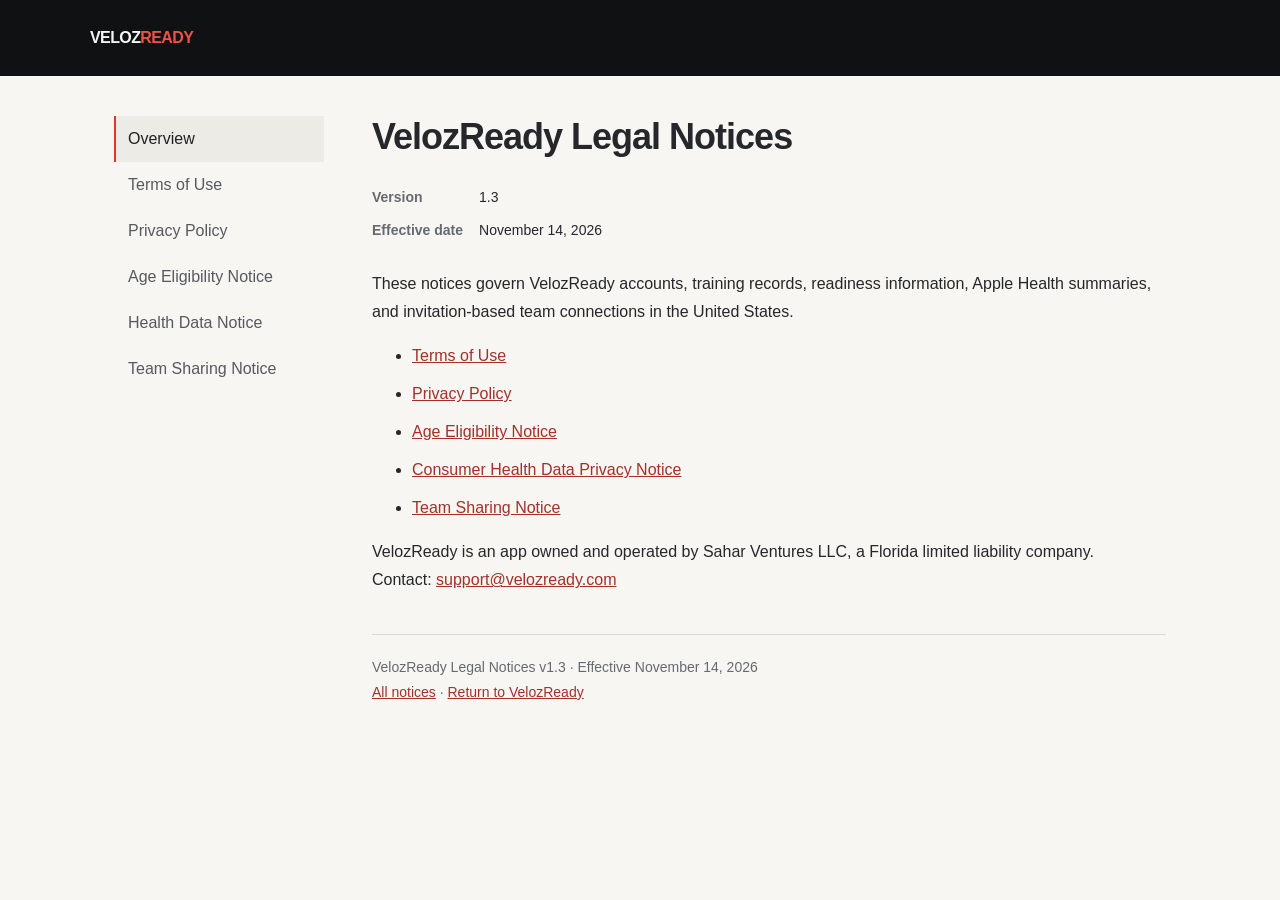
==== legal/index.html @ cf70546a "VelozReady public pages: home, legal notices v1.3, email confirmation" ====
<!doctype html><html lang="en"><head><meta charset="utf-8"><meta name="viewport" content="width=device-width,initial-scale=1"><title>Legal Notices | VelozReady</title><link rel="stylesheet" href="legal.css"></head><body><header><a href="../index.html">VELOZ<span class="accent">READY</span></a></header><div class="shell"><nav aria-label="Legal notices"><a aria-current="page" href="index.html">Overview</a><a href="terms.html">Terms of Use</a><a href="privacy.html">Privacy Policy</a><a href="age-eligibility.html">Age Eligibility Notice</a><a href="health-data.html">Health Data Notice</a><a href="team-sharing.html">Team Sharing Notice</a></nav><main>
<h1>VelozReady Legal Notices</h1>
<table class="meta"><tr><th scope="row">Version</th><td>1.3</td></tr><tr><th scope="row">Effective date</th><td>November 14, 2026</td></tr></table>
<p>These notices govern VelozReady accounts, training records, readiness information, Apple Health summaries, and invitation-based team connections in the United States.</p>
<ul><li><a href="terms.html">Terms of Use</a></li><li><a href="privacy.html">Privacy Policy</a></li><li><a href="age-eligibility.html">Age Eligibility Notice</a></li><li><a href="health-data.html">Consumer Health Data Privacy Notice</a></li><li><a href="team-sharing.html">Team Sharing Notice</a></li></ul>
<p>VelozReady is an app owned and operated by Sahar Ventures LLC, a Florida limited liability company.<br>Contact: <a href="mailto:support@velozready.com">support@velozready.com</a></p>
<footer>VelozReady Legal Notices v1.3 · Effective November 14, 2026<br><a href="index.html">All notices</a> · <a href="../index.html">Return to VelozReady</a></footer></main></div></body></html>
---- legal/legal.css ----
*{box-sizing:border-box}body{margin:0;background:#f7f6f2;color:#26272b;font:16px/1.75 -apple-system,BlinkMacSystemFont,"Segoe UI",sans-serif}header{background:#101113;color:#f5f5f5;padding:24px max(24px,calc((100vw - 1100px)/2))}header a{color:inherit;text-decoration:none;font-weight:800;letter-spacing:-.6px}.accent{color:#ee5146}.shell{max-width:1100px;margin:auto;padding:40px 24px;display:grid;grid-template-columns:210px minmax(0,1fr);gap:48px}nav{position:sticky;top:24px;align-self:start}nav a{display:block;color:#575960;text-decoration:none;padding:9px 12px;border-left:2px solid transparent}nav a[aria-current=page]{border-color:#d63832;background:#ecebe6;color:#202124}h1{font-size:36px;line-height:1.15;letter-spacing:-1px;margin:0 0 24px}h2{font-size:22px;line-height:1.4;margin:32px 0 12px}p{margin:0 0 16px;overflow-wrap:anywhere}.draft{padding:16px 20px;background:#eeece5;border-left:3px solid #c9463d;margin-bottom:28px;font-size:14px}.meta{color:#666970;font-size:14px}table.meta{border-collapse:collapse;margin:0 0 24px}table.meta th,table.meta td{text-align:left;padding:4px 16px 4px 0;font-weight:600}table.meta td{font-weight:400;color:#26272b}li{margin-bottom:10px}a{color:#a52f2a}footer{border-top:1px solid #d9d8d2;margin-top:40px;padding-top:20px;font-size:14px;color:#666970}@media(max-width:700px){.shell{display:block;padding:24px}nav{position:static;display:flex;overflow:auto;margin-bottom:28px}nav a{white-space:nowrap}h1{font-size:30px}}h3{font-size:18px;margin:24px 0 8px}table.content{width:100%;border-collapse:collapse;margin:0 0 20px;font-size:15px}table.content th,table.content td{text-align:left;vertical-align:top;padding:8px 10px;border-bottom:1px solid #d9d8d2}table.content th{background:#ecebe6}code{font-size:14px;background:#ecebe6;padding:1px 4px;border-radius:3px}@media(max-width:700px){table.content{display:block;overflow-x:auto}}
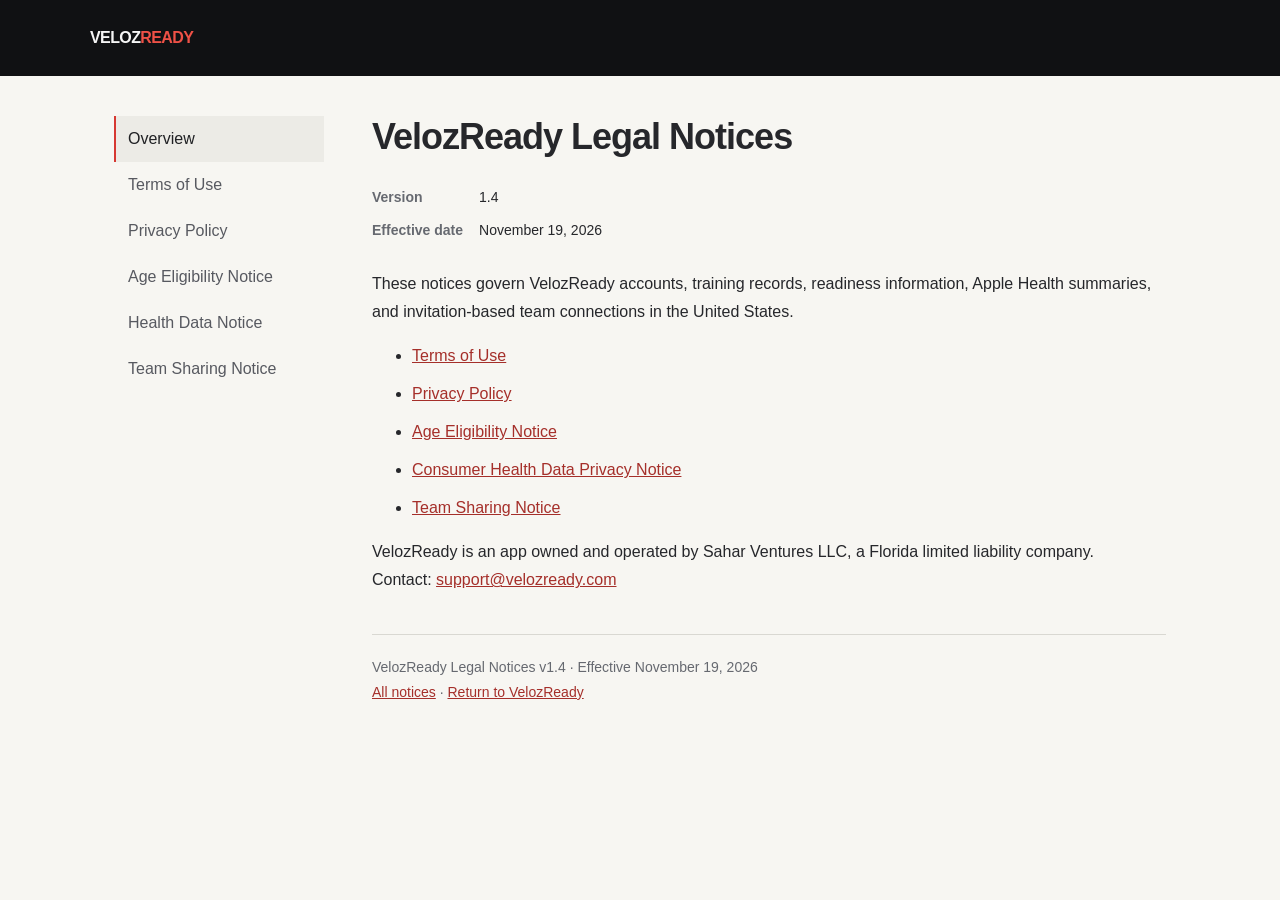
==== commit 3ea2bf3c: "Legal notices v1.4, effective November 19, 2026" ====
--- a/legal/index.html
+++ b/legal/index.html
@@ -1,7 +1,7 @@
 <!doctype html><html lang="en"><head><meta charset="utf-8"><meta name="viewport" content="width=device-width,initial-scale=1"><title>Legal Notices | VelozReady</title><link rel="stylesheet" href="legal.css"></head><body><header><a href="../index.html">VELOZ<span class="accent">READY</span></a></header><div class="shell"><nav aria-label="Legal notices"><a aria-current="page" href="index.html">Overview</a><a href="terms.html">Terms of Use</a><a href="privacy.html">Privacy Policy</a><a href="age-eligibility.html">Age Eligibility Notice</a><a href="health-data.html">Health Data Notice</a><a href="team-sharing.html">Team Sharing Notice</a></nav><main>
 <h1>VelozReady Legal Notices</h1>
-<table class="meta"><tr><th scope="row">Version</th><td>1.3</td></tr><tr><th scope="row">Effective date</th><td>November 14, 2026</td></tr></table>
+<table class="meta"><tr><th scope="row">Version</th><td>1.4</td></tr><tr><th scope="row">Effective date</th><td>November 19, 2026</td></tr></table>
 <p>These notices govern VelozReady accounts, training records, readiness information, Apple Health summaries, and invitation-based team connections in the United States.</p>
 <ul><li><a href="terms.html">Terms of Use</a></li><li><a href="privacy.html">Privacy Policy</a></li><li><a href="age-eligibility.html">Age Eligibility Notice</a></li><li><a href="health-data.html">Consumer Health Data Privacy Notice</a></li><li><a href="team-sharing.html">Team Sharing Notice</a></li></ul>
 <p>VelozReady is an app owned and operated by Sahar Ventures LLC, a Florida limited liability company.<br>Contact: <a href="mailto:support@velozready.com">support@velozready.com</a></p>
-<footer>VelozReady Legal Notices v1.3 · Effective November 14, 2026<br><a href="index.html">All notices</a> · <a href="../index.html">Return to VelozReady</a></footer></main></div></body></html>
+<footer>VelozReady Legal Notices v1.4 · Effective November 19, 2026<br><a href="index.html">All notices</a> · <a href="../index.html">Return to VelozReady</a></footer></main></div></body></html>
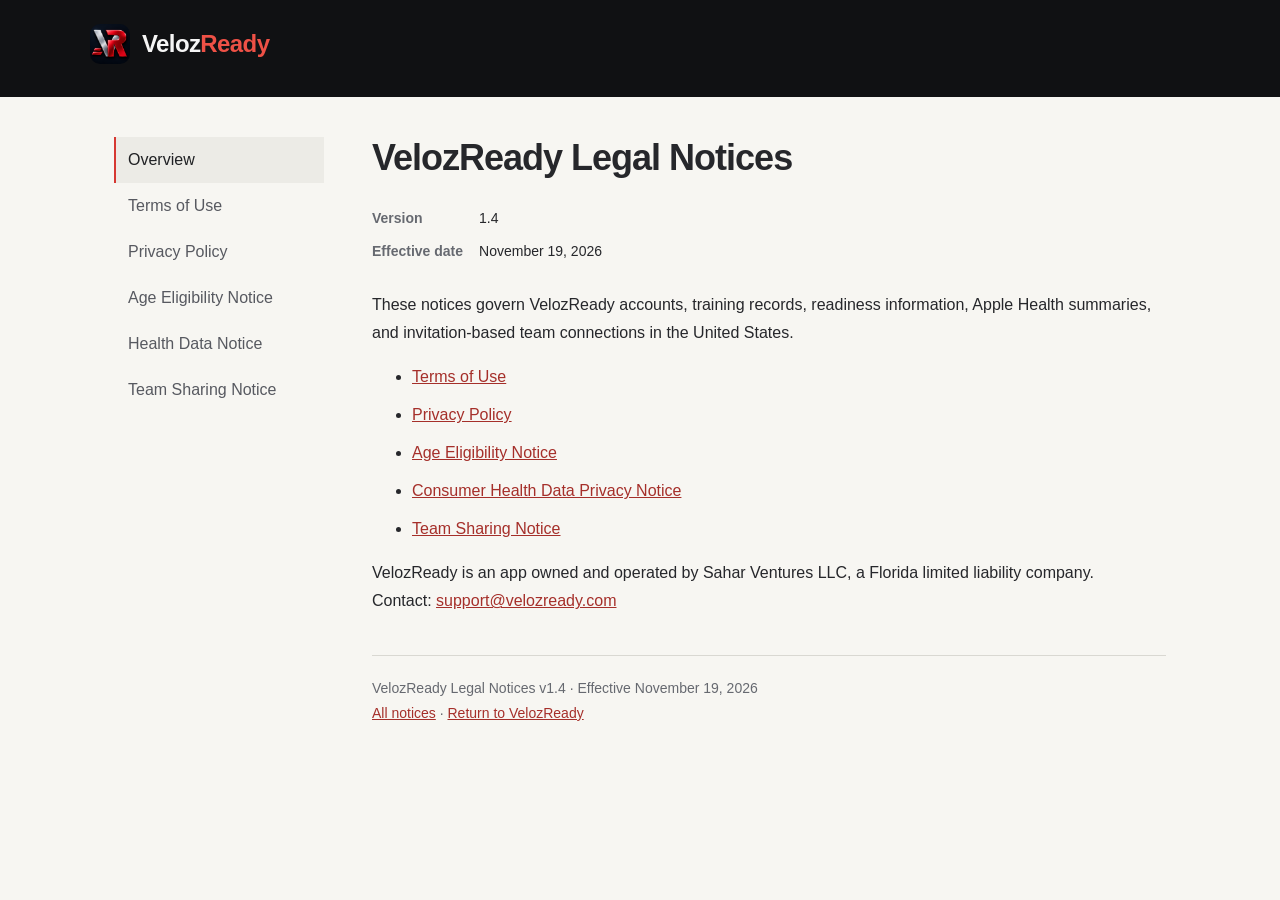
==== commit 9fa76013: "Legal pages: VelozReady logo and wordmark in the header, matching the home page" ====
--- a/legal/index.html
+++ b/legal/index.html
@@ -1,4 +1,4 @@
-<!doctype html><html lang="en"><head><meta charset="utf-8"><meta name="viewport" content="width=device-width,initial-scale=1"><title>Legal Notices | VelozReady</title><link rel="stylesheet" href="legal.css"></head><body><header><a href="../index.html">VELOZ<span class="accent">READY</span></a></header><div class="shell"><nav aria-label="Legal notices"><a aria-current="page" href="index.html">Overview</a><a href="terms.html">Terms of Use</a><a href="privacy.html">Privacy Policy</a><a href="age-eligibility.html">Age Eligibility Notice</a><a href="health-data.html">Health Data Notice</a><a href="team-sharing.html">Team Sharing Notice</a></nav><main>
+<!doctype html><html lang="en"><head><meta charset="utf-8"><meta name="viewport" content="width=device-width,initial-scale=1"><title>Legal Notices | VelozReady</title><link rel="stylesheet" href="legal.css"></head><body><header><a class="brand" href="../index.html"><img src="logo.png" alt="" width="40" height="40"><span>Veloz<span class="accent">Ready</span></span></a></header><div class="shell"><nav aria-label="Legal notices"><a aria-current="page" href="index.html">Overview</a><a href="terms.html">Terms of Use</a><a href="privacy.html">Privacy Policy</a><a href="age-eligibility.html">Age Eligibility Notice</a><a href="health-data.html">Health Data Notice</a><a href="team-sharing.html">Team Sharing Notice</a></nav><main>
 <h1>VelozReady Legal Notices</h1>
 <table class="meta"><tr><th scope="row">Version</th><td>1.4</td></tr><tr><th scope="row">Effective date</th><td>November 19, 2026</td></tr></table>
 <p>These notices govern VelozReady accounts, training records, readiness information, Apple Health summaries, and invitation-based team connections in the United States.</p>
--- a/legal/legal.css
+++ b/legal/legal.css
@@ -1 +1,3 @@
-*{box-sizing:border-box}body{margin:0;background:#f7f6f2;color:#26272b;font:16px/1.75 -apple-system,BlinkMacSystemFont,"Segoe UI",sans-serif}header{background:#101113;color:#f5f5f5;padding:24px max(24px,calc((100vw - 1100px)/2))}header a{color:inherit;text-decoration:none;font-weight:800;letter-spacing:-.6px}.accent{color:#ee5146}.shell{max-width:1100px;margin:auto;padding:40px 24px;display:grid;grid-template-columns:210px minmax(0,1fr);gap:48px}nav{position:sticky;top:24px;align-self:start}nav a{display:block;color:#575960;text-decoration:none;padding:9px 12px;border-left:2px solid transparent}nav a[aria-current=page]{border-color:#d63832;background:#ecebe6;color:#202124}h1{font-size:36px;line-height:1.15;letter-spacing:-1px;margin:0 0 24px}h2{font-size:22px;line-height:1.4;margin:32px 0 12px}p{margin:0 0 16px;overflow-wrap:anywhere}.draft{padding:16px 20px;background:#eeece5;border-left:3px solid #c9463d;margin-bottom:28px;font-size:14px}.meta{color:#666970;font-size:14px}table.meta{border-collapse:collapse;margin:0 0 24px}table.meta th,table.meta td{text-align:left;padding:4px 16px 4px 0;font-weight:600}table.meta td{font-weight:400;color:#26272b}li{margin-bottom:10px}a{color:#a52f2a}footer{border-top:1px solid #d9d8d2;margin-top:40px;padding-top:20px;font-size:14px;color:#666970}@media(max-width:700px){.shell{display:block;padding:24px}nav{position:static;display:flex;overflow:auto;margin-bottom:28px}nav a{white-space:nowrap}h1{font-size:30px}}h3{font-size:18px;margin:24px 0 8px}table.content{width:100%;border-collapse:collapse;margin:0 0 20px;font-size:15px}table.content th,table.content td{text-align:left;vertical-align:top;padding:8px 10px;border-bottom:1px solid #d9d8d2}table.content th{background:#ecebe6}code{font-size:14px;background:#ecebe6;padding:1px 4px;border-radius:3px}@media(max-width:700px){table.content{display:block;overflow-x:auto}}+*{box-sizing:border-box}body{margin:0;background:#f7f6f2;color:#26272b;font:16px/1.75 -apple-system,BlinkMacSystemFont,"Segoe UI",sans-serif}header{background:#101113;color:#f5f5f5;padding:24px max(24px,calc((100vw - 1100px)/2))}header a{color:inherit;text-decoration:none;font-weight:800;letter-spacing:-.6px}.accent{color:#ee5146}.shell{max-width:1100px;margin:auto;padding:40px 24px;display:grid;grid-template-columns:210px minmax(0,1fr);gap:48px}nav{position:sticky;top:24px;align-self:start}nav a{display:block;color:#575960;text-decoration:none;padding:9px 12px;border-left:2px solid transparent}nav a[aria-current=page]{border-color:#d63832;background:#ecebe6;color:#202124}h1{font-size:36px;line-height:1.15;letter-spacing:-1px;margin:0 0 24px}h2{font-size:22px;line-height:1.4;margin:32px 0 12px}p{margin:0 0 16px;overflow-wrap:anywhere}.draft{padding:16px 20px;background:#eeece5;border-left:3px solid #c9463d;margin-bottom:28px;font-size:14px}.meta{color:#666970;font-size:14px}table.meta{border-collapse:collapse;margin:0 0 24px}table.meta th,table.meta td{text-align:left;padding:4px 16px 4px 0;font-weight:600}table.meta td{font-weight:400;color:#26272b}li{margin-bottom:10px}a{color:#a52f2a}footer{border-top:1px solid #d9d8d2;margin-top:40px;padding-top:20px;font-size:14px;color:#666970}@media(max-width:700px){.shell{display:block;padding:24px}nav{position:static;display:flex;overflow:auto;margin-bottom:28px}nav a{white-space:nowrap}h1{font-size:30px}}h3{font-size:18px;margin:24px 0 8px}table.content{width:100%;border-collapse:collapse;margin:0 0 20px;font-size:15px}table.content th,table.content td{text-align:left;vertical-align:top;padding:8px 10px;border-bottom:1px solid #d9d8d2}table.content th{background:#ecebe6}code{font-size:14px;background:#ecebe6;padding:1px 4px;border-radius:3px}@media(max-width:700px){table.content{display:block;overflow-x:auto}}
+/* Same logo and wordmark as the app.velozready.com home page. */
+header a.brand{display:inline-flex;align-items:center;gap:12px;font-size:24px;font-weight:900;letter-spacing:-.6px;line-height:1}header a.brand img{width:40px;height:40px;border-radius:10px;flex:none}
